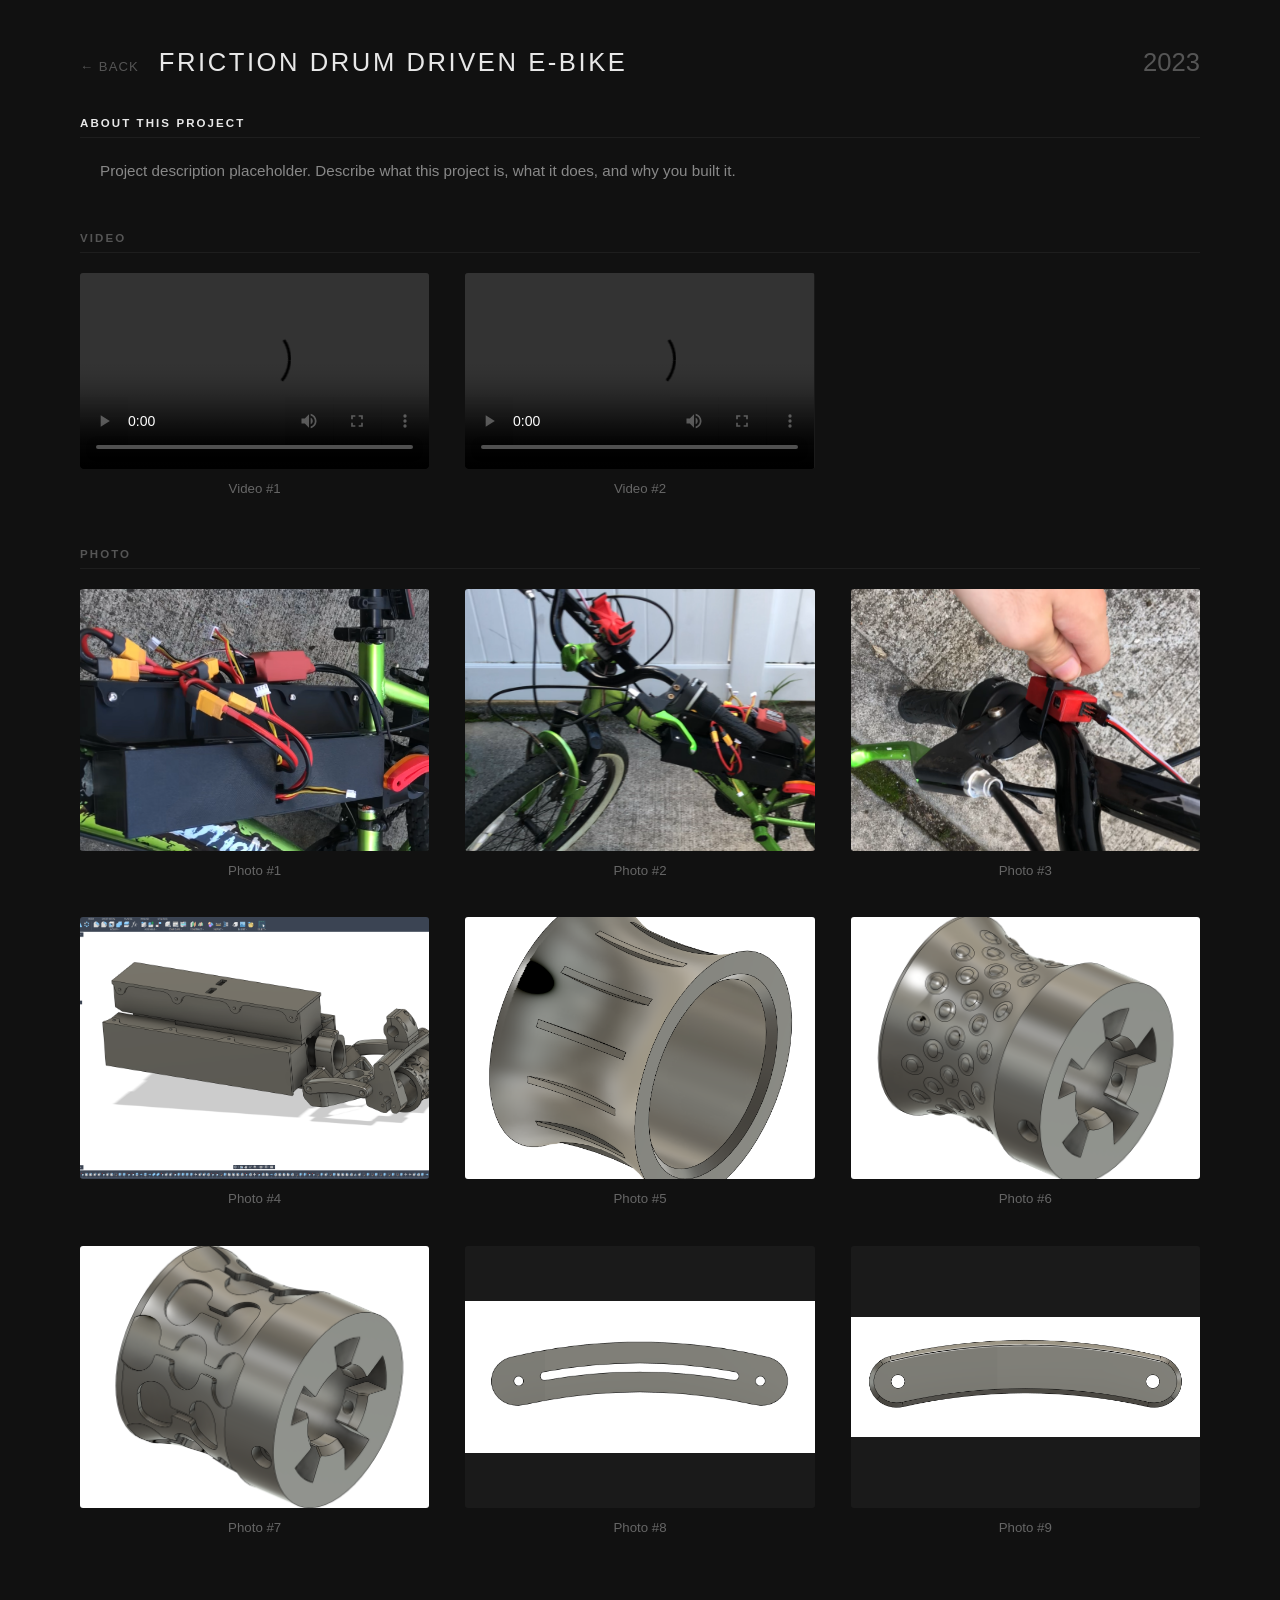
==== bike.html @ 654c98ec "Initial commit f" ====
<!DOCTYPE html>
<html lang="en">
<head>
  <meta charset="UTF-8">
  <meta name="viewport" content="width=device-width, initial-scale=1.0">
  <title>Bike — Portfolio</title>
  <link rel="stylesheet" href="style.css">
  <!-- Google tag (gtag.js) -->
  <script async src="https://www.googletagmanager.com/gtag/js?id=G-VRHEE0LE36"></script>
  <script>
    window.dataLayer = window.dataLayer || [];
    function gtag(){dataLayer.push(arguments);}
    gtag('js', new Date());
    gtag('config', 'G-VRHEE0LE36');
  </script>
</head>
<body>

  <div class="project-header">
    <a class="back-link" href="index.html">← Back</a>
    <h1>Friction Drum Driven E-Bike</h1>
    <span class="project-date">2023</span>
  </div>
  <main class="media-section">

    <div class="section-label section-label--prominent">About This Project</div>
    <p class="project-blurb">Project description placeholder. Describe what this project is, what it does, and why you built it.</p>

    <!-- Videos: alphabetical -->
    <div class="section-label">Video</div>
    <div class="media-grid">

      <div class="media-item">
        <video controls>
          <source src="bike/IMG_2240.MOV" type="video/mp4">
          Your browser does not support this video format.
        </video>
        <p class="caption">Video #1</p>
      </div>

      <div class="media-item">
        <video controls>
          <source src="bike/IMG_2239.MOV" type="video/mp4">
          Your browser does not support this video format.
        </video>
        <p class="caption">Video #2</p>
      </div>

    </div>

    <!-- Photos: alphabetical (case-insensitive) -->
    <div class="section-label">Photo</div>
    <div class="media-grid">

      <div class="media-item">
        <img src="bike/bike batt.png" alt="Bike — battery">
        <p class="caption">Photo #1</p>
      </div>

      <div class="media-item">
        <img src="bike/bike standing.png" alt="Bike — standing">
        <p class="caption">Photo #2</p>
      </div>

      <div class="media-item">
        <img src="bike/bike pwm test.png" alt="Bike — PWM test">
        <p class="caption">Photo #3</p>
      </div>

      <div class="media-item">
        <img src="bike/bike cad.png" alt="Bike — CAD">
        <p class="caption">Photo #4</p>
      </div>

      <div class="media-item">
        <img src="bike/drum 1.png" alt="Bike — drum 1">
        <p class="caption">Photo #5</p>
      </div>

      <div class="media-item">
        <img src="bike/drum 2.png" alt="Bike — drum 2">
        <p class="caption">Photo #6</p>
      </div>

      <div class="media-item">
        <img src="bike/drum 3 final.png" alt="Bike — drum 3 final">
        <p class="caption">Photo #7</p>
      </div>

      <div class="media-item">
        <img src="bike/spring 1.png" alt="Bike — spring 1" class="img-fit">
        <p class="caption">Photo #8</p>
      </div>

      <div class="media-item">
        <img src="bike/spring 2.png" alt="Bike — spring 2" class="img-fit">
        <p class="caption">Photo #9</p>
      </div>

    </div>
  </main>

  <script src="portfolio.js"></script>
</body>
</html>
---- style.css ----
* {
  margin: 0;
  padding: 0;
  box-sizing: border-box;
}

body {
  font-family: -apple-system, BlinkMacSystemFont, 'Segoe UI', sans-serif;
  background: #111;
  color: #e8e8e8;
  min-height: 100vh;
}

/* ── Landing page ─────────────────────────────── */

.site-header {
  padding: 64px 40px 48px;
  text-align: center;
}

.site-header h1 {
  font-size: 2.2rem;
  font-weight: 300;
  letter-spacing: 0.12em;
  text-transform: uppercase;
  margin-bottom: 10px;
}

.site-header p {
  color: #666;
  font-size: 0.95rem;
  letter-spacing: 0.04em;
}

.projects-grid {
  display: grid;
  grid-template-columns: repeat(auto-fit, minmax(260px, 1fr));
  gap: 28px;
  max-width: 980px;
  margin: 0 auto;
  padding: 0 40px 80px;
}

.project-card {
  text-decoration: none;
  color: inherit;
  display: block;
}

.project-card:hover .thumb-wrap img {
  transform: scale(1.04);
  opacity: 0.85;
}

.thumb-wrap {
  width: 100%;
  aspect-ratio: 4 / 3;
  overflow: hidden;
  background: #1e1e1e;
  border-radius: 3px;
}

.thumb-wrap img {
  width: 100%;
  height: 100%;
  object-fit: cover;
  transition: transform 0.35s ease, opacity 0.35s ease;
  display: block;
}

.project-label {
  margin-top: 12px;
  font-size: 0.85rem;
  font-weight: 500;
  letter-spacing: 0.12em;
  text-transform: uppercase;
  color: #ccc;
}

/* ── Project pages ────────────────────────────── */

.project-header {
  max-width: 1200px;
  margin: 0 auto;
  padding: 48px 40px 0;
  display: flex;
  align-items: baseline;
  gap: 20px;
}

.back-link {
  font-size: 0.82rem;
  letter-spacing: 0.08em;
  text-transform: uppercase;
  color: #555;
  text-decoration: none;
  flex-shrink: 0;
  transition: color 0.2s;
}

.back-link:hover {
  color: #e8e8e8;
}

.project-header h1 {
  font-size: 1.6rem;
  font-weight: 300;
  letter-spacing: 0.1em;
  text-transform: uppercase;
}

.project-date {
  margin-left: auto;
  font-size: 1.6rem;
  font-weight: 300;
  color: #555;
}

.project-blurb {
  margin: 0 20px 48px;
  font-size: 0.95rem;
  color: #888;
  line-height: 1.7;
}

.media-section {
  max-width: 1200px;
  margin: 0 auto;
  padding: 40px 40px 80px;
}

.section-label {
  font-size: 0.72rem;
  font-weight: 600;
  letter-spacing: 0.18em;
  text-transform: uppercase;
  color: #555;
  margin-bottom: 20px;
  padding-bottom: 8px;
  border-bottom: 1px solid #1e1e1e;
}

.section-label.section-label--prominent {
  color: #e8e8e8 !important;
  font-weight: 700 !important;
}

.media-grid {
  display: grid;
  grid-template-columns: repeat(auto-fill, minmax(320px, 1fr));
  gap: 36px;
  margin-bottom: 48px;
}

.media-item {
  display: flex;
  flex-direction: column;
}

.media-item video {
  width: 100%;
  aspect-ratio: 16 / 9;
  object-fit: cover;
  background: #1a1a1a;
  border-radius: 3px;
  display: block;
}

.media-item img {
  width: 100%;
  aspect-ratio: 4 / 3;
  object-fit: cover;
  background: #1a1a1a;
  border-radius: 3px;
  display: block;
  cursor: zoom-in;
  transition: transform 0.25s ease, opacity 0.25s ease;
}

.media-item img.img-fit {
  object-fit: contain;
}

.media-item img:hover {
  transform: scale(1.03);
  opacity: 0.85;
}

/* ── Lightbox ─────────────────────────────────── */

.lightbox {
  display: none;
  position: fixed;
  inset: 0;
  background: rgba(0, 0, 0, 0.92);
  z-index: 100;
  align-items: center;
  justify-content: center;
  cursor: zoom-out;
}

.lightbox.active {
  display: flex;
}

.lightbox-content {
  display: flex;
  flex-direction: column;
  align-items: center;
  max-width: 90vw;
  cursor: default;
}

.lightbox-content img {
  max-width: 90vw;
  max-height: 80vh;
  object-fit: contain;
  border-radius: 2px;
  cursor: default;
  transform: none;
  opacity: 1;
}

.lightbox-caption {
  margin-top: 14px;
  font-size: 0.85rem;
  color: #888;
  text-align: center;
  line-height: 1.55;
}

.lightbox-arrow {
  position: absolute;
  top: 50%;
  transform: translateY(-50%);
  background: none;
  border: none;
  color: #555;
  font-size: 2rem;
  padding: 20px;
  cursor: pointer;
  user-select: none;
  transition: color 0.2s;
  z-index: 1;
}

.lightbox-arrow:hover {
  color: #e8e8e8;
}

.lightbox-arrow--prev { left: 16px; }
.lightbox-arrow--next { right: 16px; }

.lightbox-close {
  position: absolute;
  top: 20px;
  right: 28px;
  font-size: 2rem;
  line-height: 1;
  color: #666;
  cursor: pointer;
  user-select: none;
  transition: color 0.2s;
}

.lightbox-close:hover {
  color: #e8e8e8;
}

.caption {
  margin-top: 10px;
  font-size: 0.83rem;
  color: #666;
  line-height: 1.55;
  text-align: center;
}
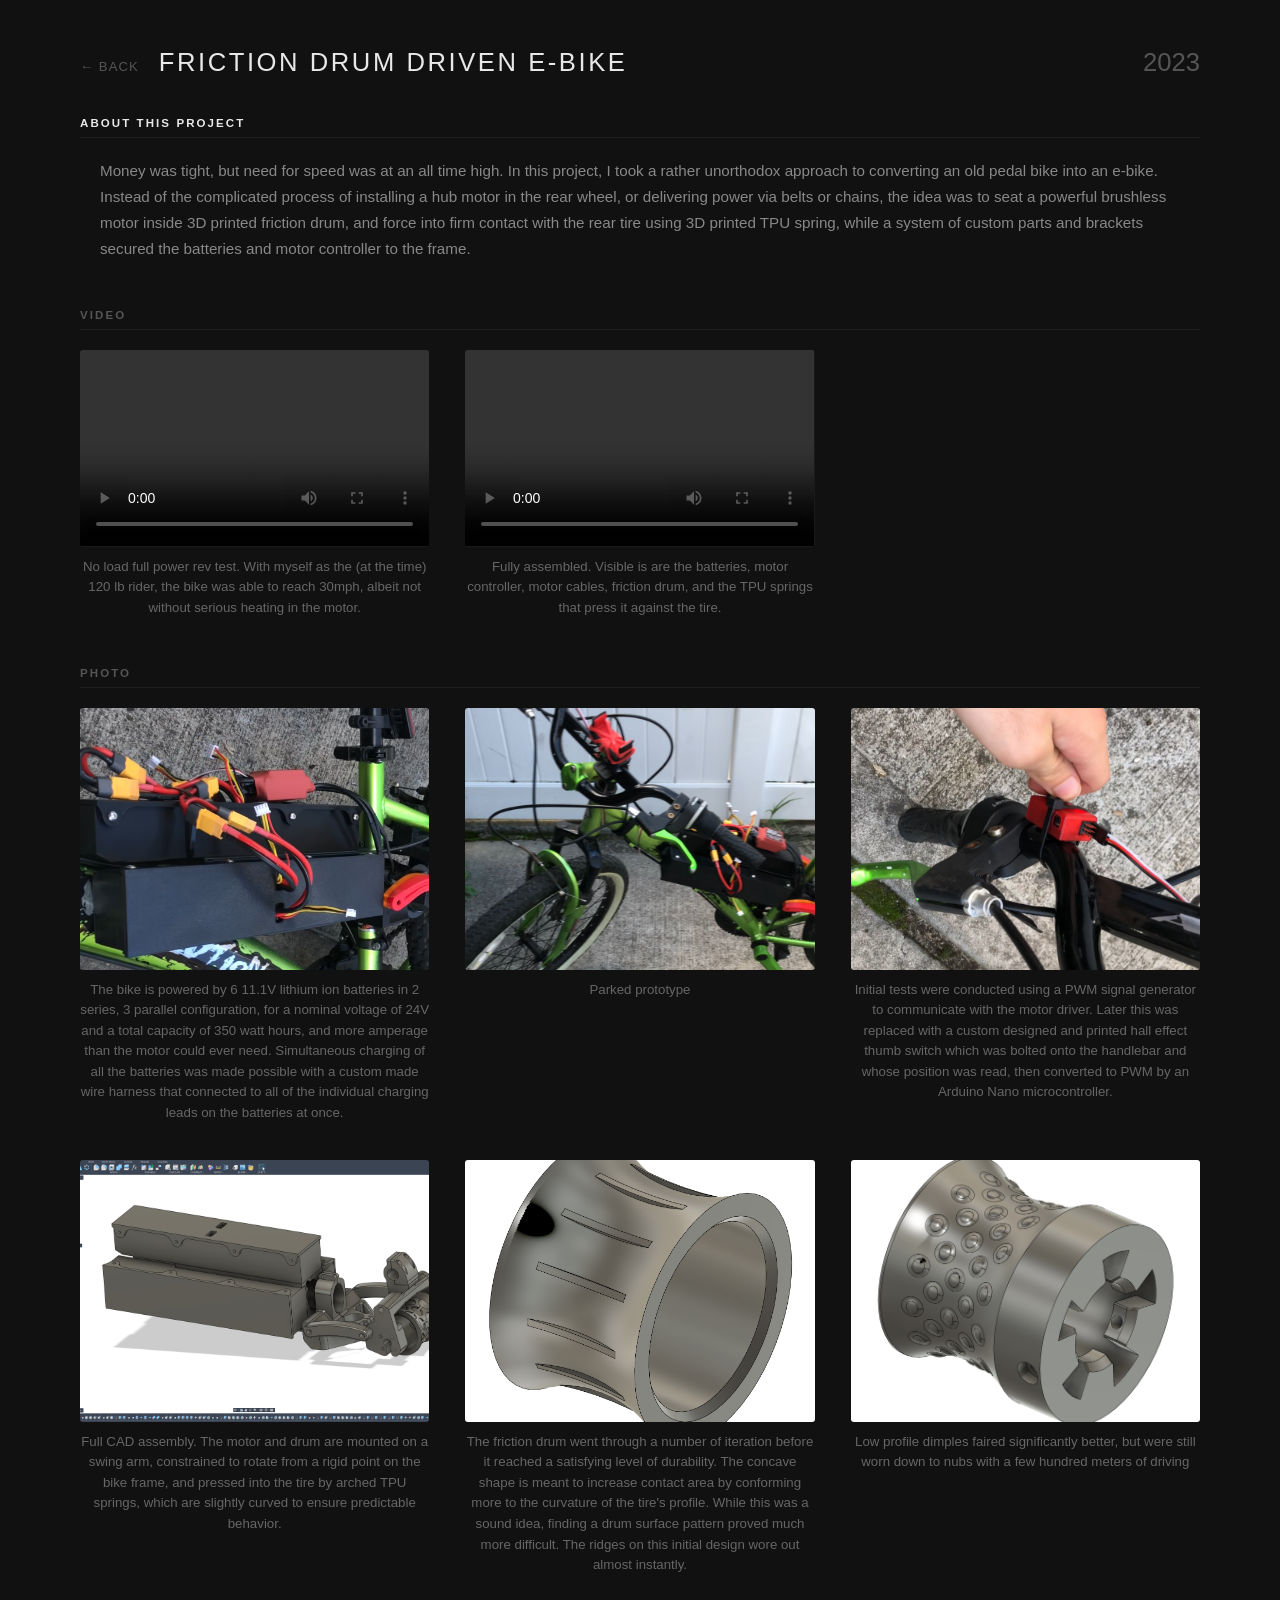
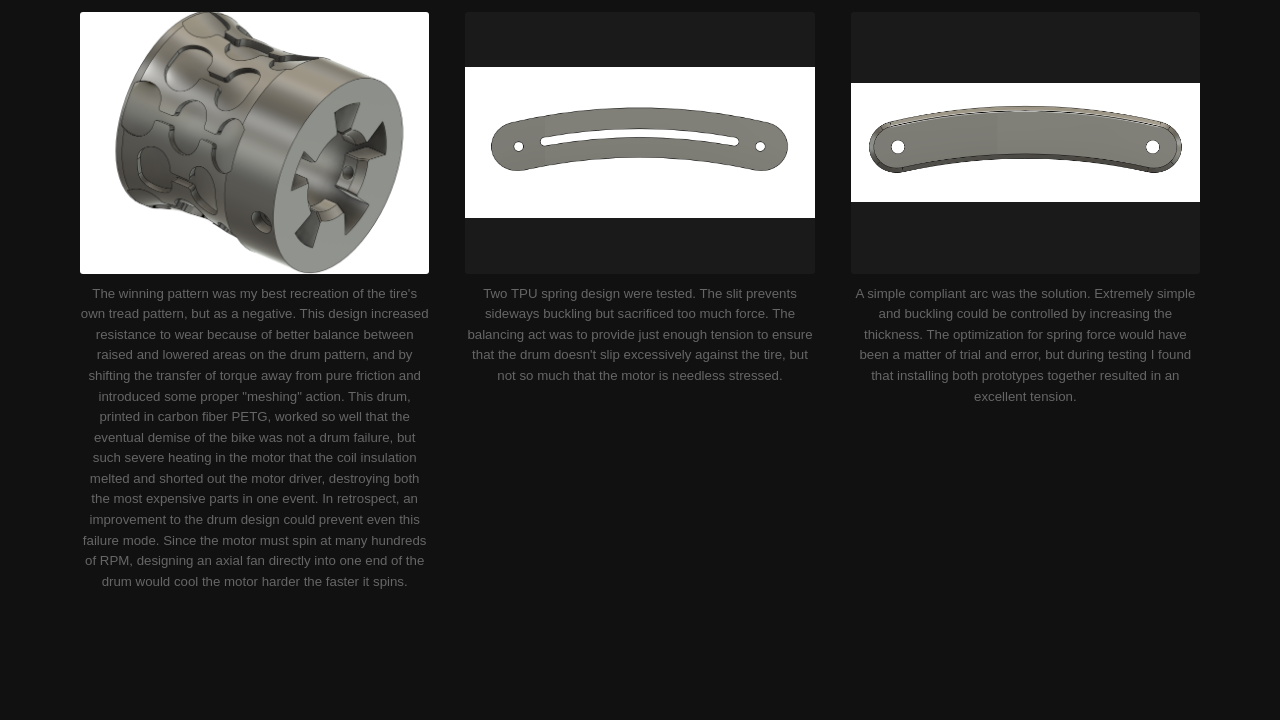
==== commit 6546f531: "more comments wrote up some more descriptions" ====
--- a/bike.html
+++ b/bike.html
@@ -24,7 +24,11 @@
   <main class="media-section">
 
     <div class="section-label section-label--prominent">About This Project</div>
-    <p class="project-blurb">Project description placeholder. Describe what this project is, what it does, and why you built it.</p>
+    <p class="project-blurb">Money was tight, but need for speed was at an all time high. In this project, I took a rather unorthodox approach to converting an old
+      pedal bike into an e-bike. Instead of the complicated process of installing a hub motor in the rear wheel, or delivering power via belts or chains, the idea was to
+      seat a powerful brushless motor inside 3D printed friction drum, and force into firm contact with the rear tire using 3D printed TPU spring, while a system of custom
+      parts and brackets secured the batteries and motor controller to the frame. 
+    </p>
 
     <!-- Videos: alphabetical -->
     <div class="section-label">Video</div>
@@ -35,7 +39,9 @@
           <source src="bike/IMG_2240.MOV" type="video/mp4">
           Your browser does not support this video format.
         </video>
-        <p class="caption">Video #1</p>
+        <p class="caption">No load full power rev test. With myself as the (at the time) 120 lb rider, the bike was able to reach 30mph, albeit not without serious heating
+          in the motor. 
+        </p>
       </div>
 
       <div class="media-item">
@@ -43,7 +49,7 @@
           <source src="bike/IMG_2239.MOV" type="video/mp4">
           Your browser does not support this video format.
         </video>
-        <p class="caption">Video #2</p>
+        <p class="caption">Fully assembled. Visible is are the batteries, motor controller, motor cables, friction drum, and the TPU springs that press it against the tire.</p>
       </div>
 
     </div>
@@ -54,47 +60,65 @@
 
       <div class="media-item">
         <img src="bike/bike batt.png" alt="Bike — battery">
-        <p class="caption">Photo #1</p>
+        <p class="caption">The bike is powered by 6 11.1V lithium ion batteries in 2 series, 3 parallel configuration, for a nominal voltage of 24V and a total capacity of
+          350 watt hours, and more amperage than the motor could ever need. Simultaneous charging of all the batteries was made possible with a custom made wire harness
+        that connected to all of the individual charging leads on the batteries at once.  </p>
       </div>
 
       <div class="media-item">
         <img src="bike/bike standing.png" alt="Bike — standing">
-        <p class="caption">Photo #2</p>
+        <p class="caption">Parked prototype 
+        </p>
       </div>
 
       <div class="media-item">
         <img src="bike/bike pwm test.png" alt="Bike — PWM test">
-        <p class="caption">Photo #3</p>
+        <p class="caption">Initial tests were conducted using a PWM signal generator to communicate with the motor driver. Later this was replaced with a custom designed and printed
+          hall effect thumb switch which was bolted onto the handlebar and whose position was read, then converted to PWM by an Arduino Nano microcontroller.</p>
       </div>
 
       <div class="media-item">
         <img src="bike/bike cad.png" alt="Bike — CAD">
-        <p class="caption">Photo #4</p>
+        <p class="caption">Full CAD assembly. The motor and drum are mounted on a swing arm, constrained to rotate from a rigid point on the bike frame, and pressed into 
+          the tire by arched TPU springs, which are slightly curved to ensure predictable behavior. 
+        </p>
       </div>
 
       <div class="media-item">
         <img src="bike/drum 1.png" alt="Bike — drum 1">
-        <p class="caption">Photo #5</p>
+        <p class="caption">The friction drum went through a number of iteration before it reached a satisfying level of durability. The concave shape is meant to increase contact
+          area by conforming more to the curvature of the tire's profile. While this was a sound idea, finding a drum surface pattern proved much more difficult. The ridges on this
+          initial design wore out almost instantly. 
+        </p>
       </div>
 
       <div class="media-item">
         <img src="bike/drum 2.png" alt="Bike — drum 2">
-        <p class="caption">Photo #6</p>
+        <p class="caption">Low profile dimples faired significantly better, but were still worn down to nubs with a few hundred meters of driving</p>
       </div>
 
       <div class="media-item">
         <img src="bike/drum 3 final.png" alt="Bike — drum 3 final">
-        <p class="caption">Photo #7</p>
+        <p class="caption">The winning pattern was my best recreation of the tire's own tread pattern, but as a negative. This design increased resistance to wear because of
+          better balance between raised and lowered areas on the drum pattern, and by shifting the transfer of torque away from pure friction and introduced some proper "meshing"
+          action. This drum, printed in carbon fiber PETG, worked so well that the eventual demise of the bike was not a drum failure, but such severe heating in the motor that the
+          coil insulation melted and shorted out the motor driver, destroying both the most expensive parts in one event. In retrospect, an improvement to the drum design could prevent
+          even this failure mode. Since the motor must spin at many hundreds of RPM, designing an axial fan directly into one end of the drum would cool the motor harder the faster it spins.
+        </p>
       </div>
 
       <div class="media-item">
         <img src="bike/spring 1.png" alt="Bike — spring 1" class="img-fit">
-        <p class="caption">Photo #8</p>
+        <p class="caption">Two TPU spring design were tested. The slit prevents sideways buckling but sacrificed too much force. The balancing act was to provide just enough tension
+          to ensure that the drum doesn't slip excessively against the tire, but not so much that the motor is needless stressed.
+        </p>
       </div>
 
       <div class="media-item">
         <img src="bike/spring 2.png" alt="Bike — spring 2" class="img-fit">
-        <p class="caption">Photo #9</p>
+        <p class="caption">A simple compliant arc was the solution. Extremely simple and buckling could be controlled by increasing the thickness. The optimization for spring force
+          would have been a matter of trial and error, but during testing I found that installing both prototypes together resulted in an excellent tension. 
+        </p>
       </div>
 
     </div>
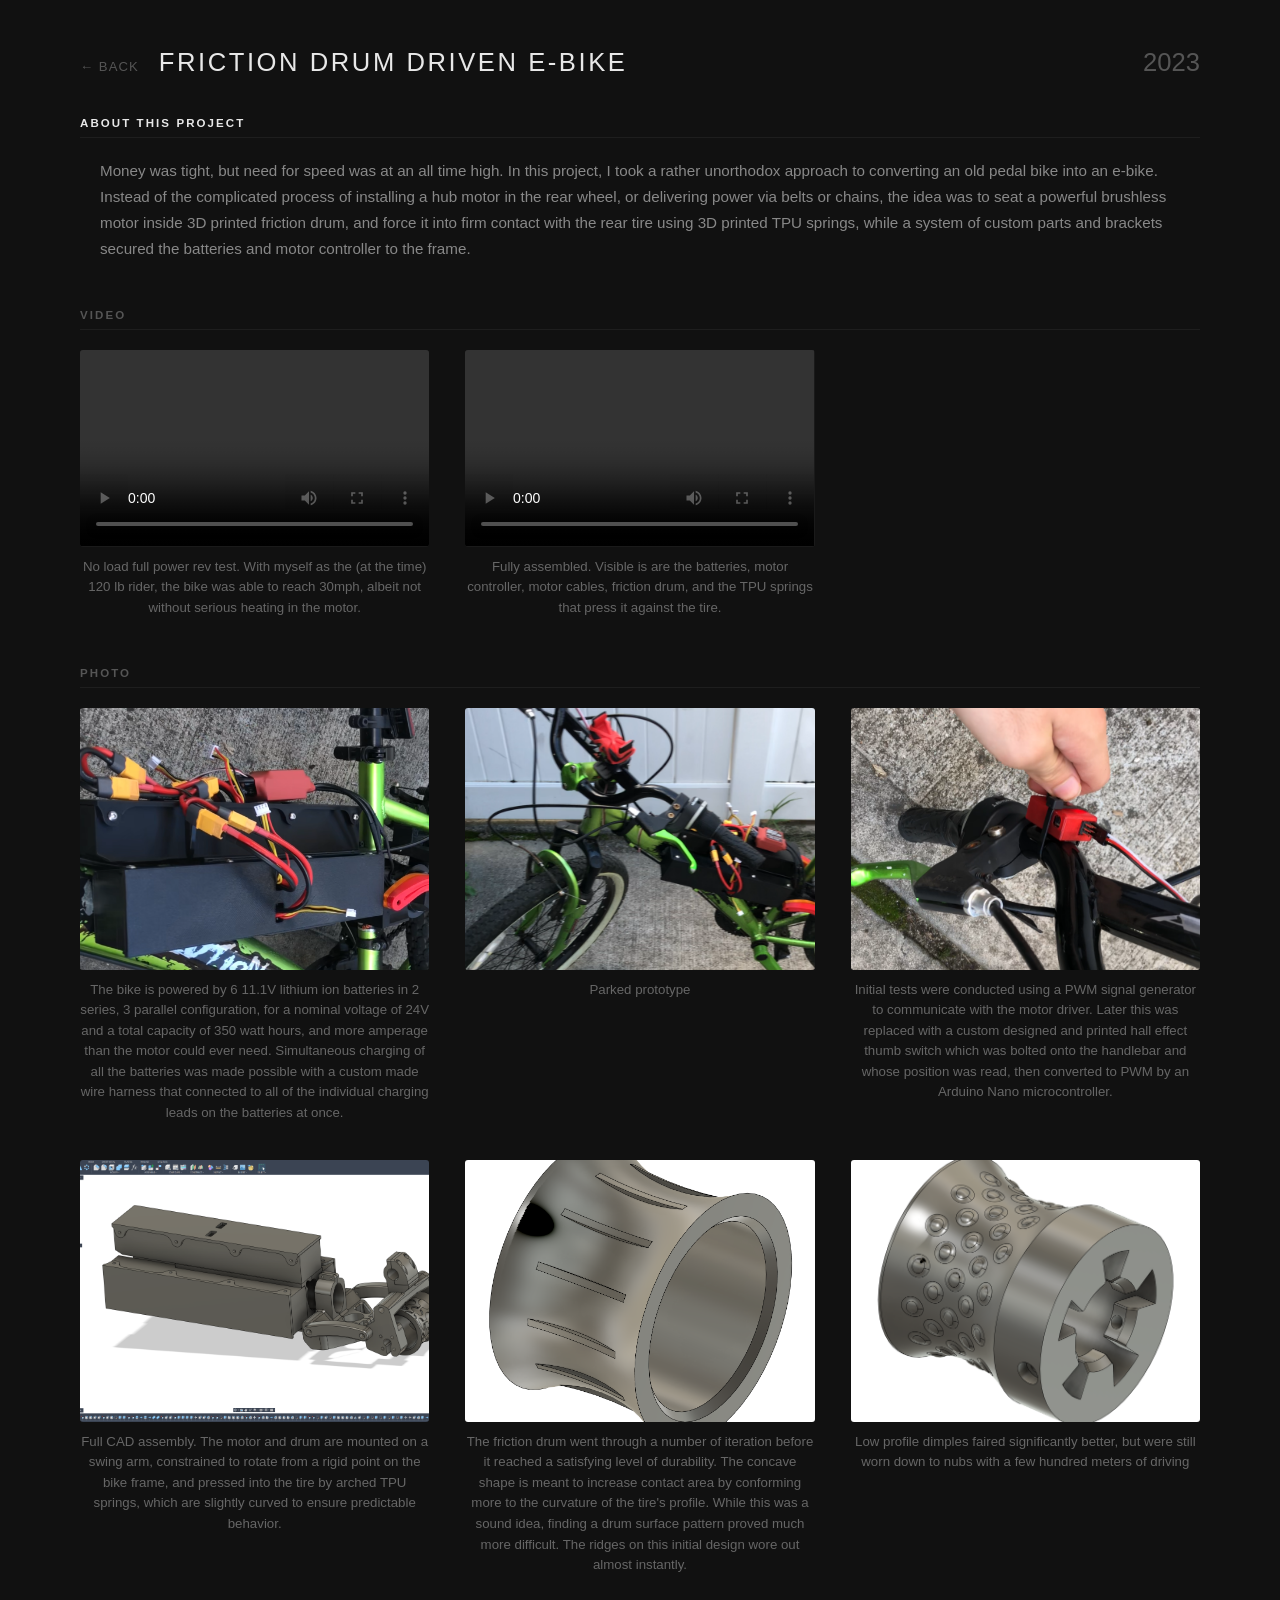
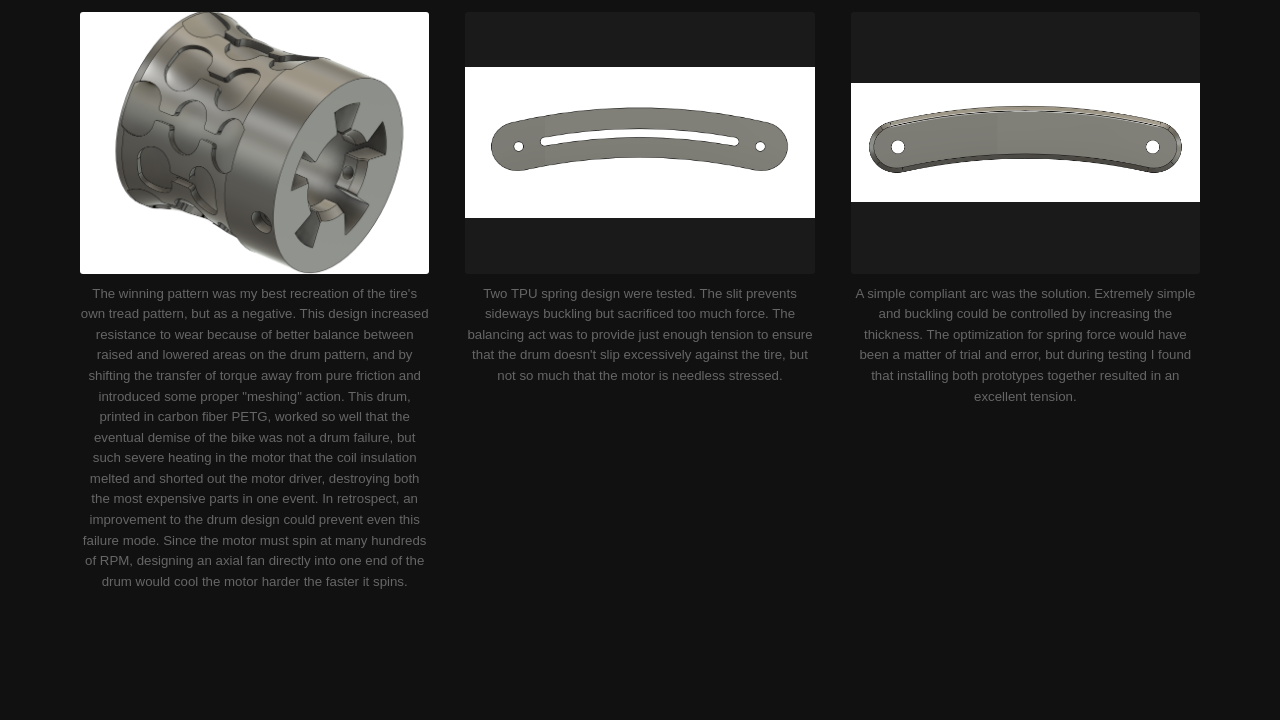
==== commit 787e8b59: "final edits to car" ====
--- a/bike.html
+++ b/bike.html
@@ -26,7 +26,7 @@
     <div class="section-label section-label--prominent">About This Project</div>
     <p class="project-blurb">Money was tight, but need for speed was at an all time high. In this project, I took a rather unorthodox approach to converting an old
       pedal bike into an e-bike. Instead of the complicated process of installing a hub motor in the rear wheel, or delivering power via belts or chains, the idea was to
-      seat a powerful brushless motor inside 3D printed friction drum, and force into firm contact with the rear tire using 3D printed TPU spring, while a system of custom
+      seat a powerful brushless motor inside 3D printed friction drum, and force it into firm contact with the rear tire using 3D printed TPU springs, while a system of custom
       parts and brackets secured the batteries and motor controller to the frame. 
     </p>
 
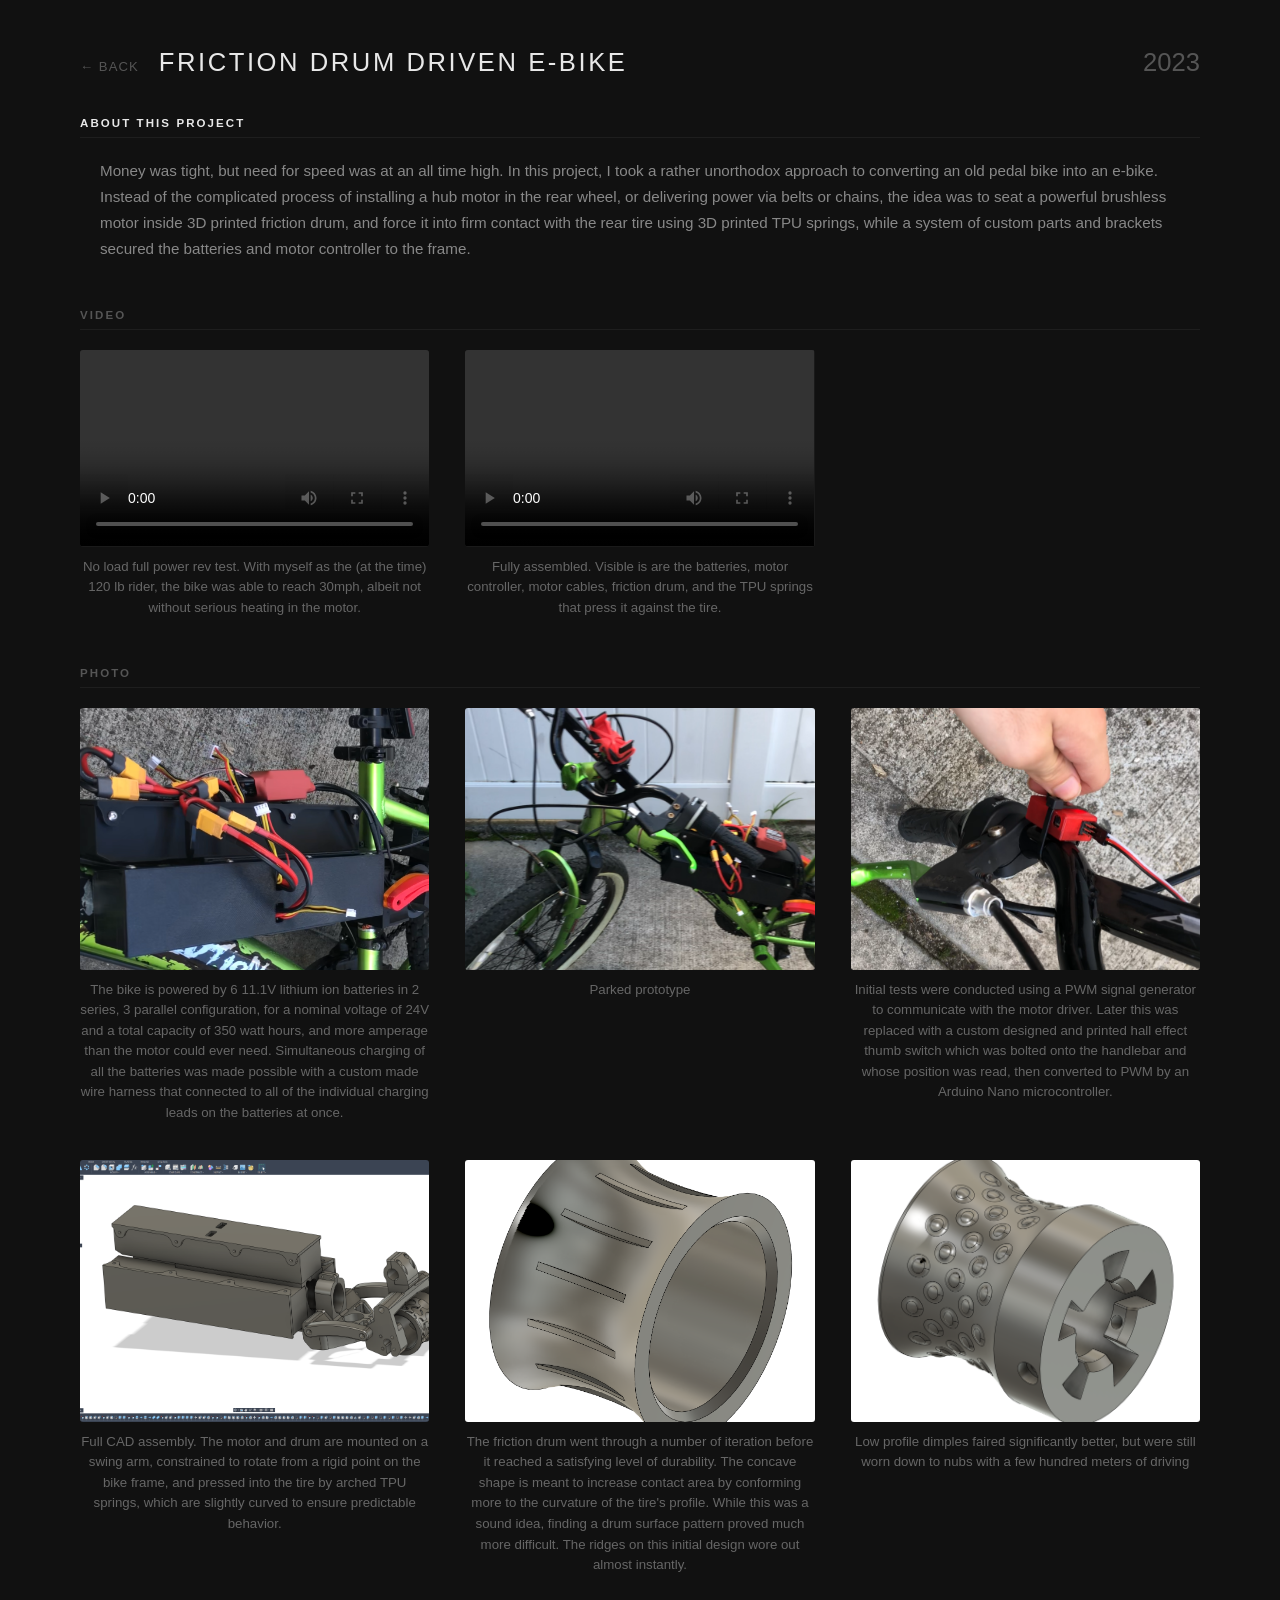
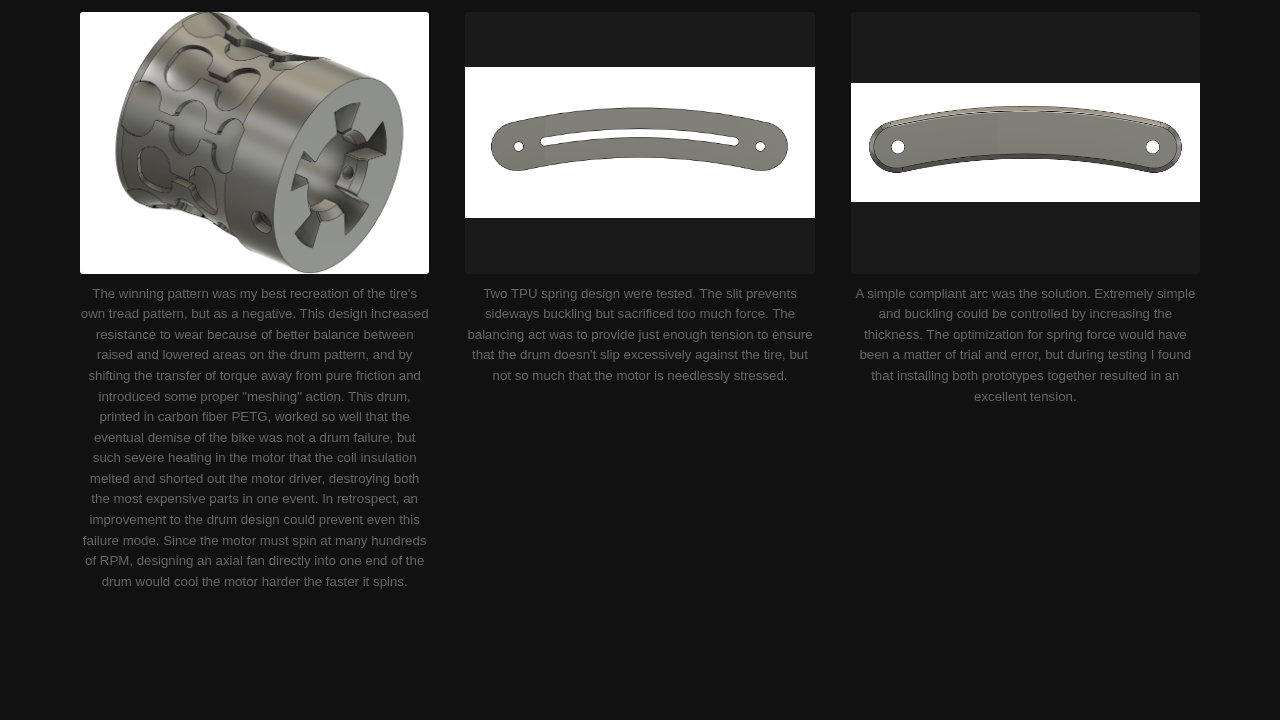
==== commit 200f5d8a: "Update bike.html" ====
--- a/bike.html
+++ b/bike.html
@@ -110,7 +110,7 @@
       <div class="media-item">
         <img src="bike/spring 1.png" alt="Bike — spring 1" class="img-fit">
         <p class="caption">Two TPU spring design were tested. The slit prevents sideways buckling but sacrificed too much force. The balancing act was to provide just enough tension
-          to ensure that the drum doesn't slip excessively against the tire, but not so much that the motor is needless stressed.
+          to ensure that the drum doesn't slip excessively against the tire, but not so much that the motor is needlessly stressed.
         </p>
       </div>
 
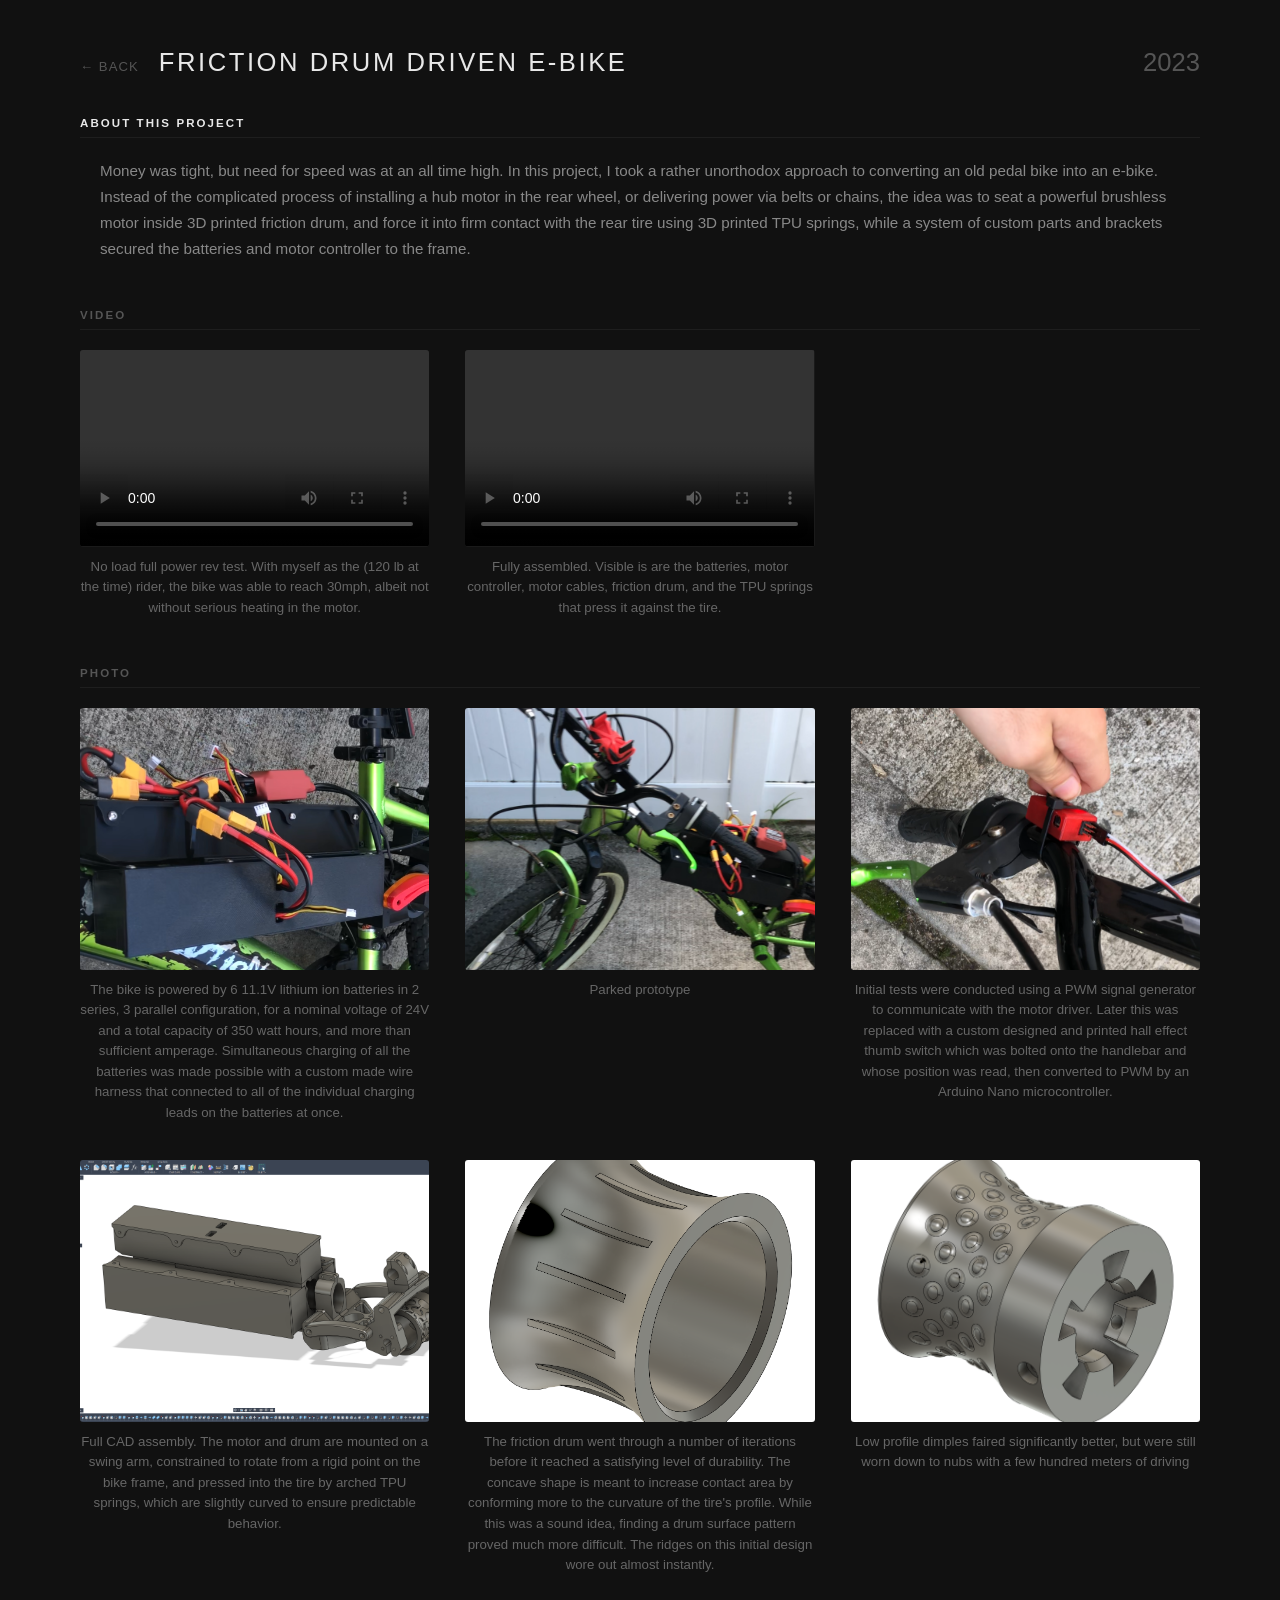
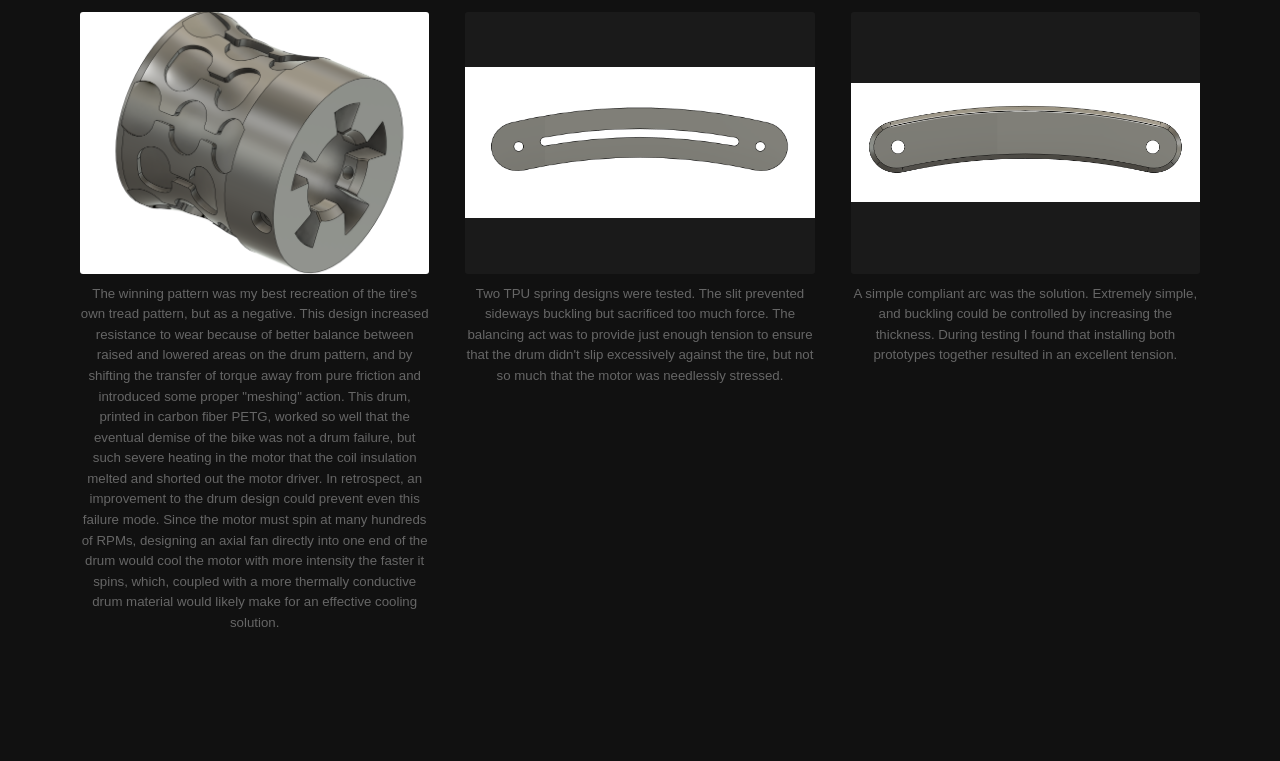
==== commit ccb6c657: "Update bike.html" ====
--- a/bike.html
+++ b/bike.html
@@ -39,7 +39,7 @@
           <source src="bike/IMG_2240.MOV" type="video/mp4">
           Your browser does not support this video format.
         </video>
-        <p class="caption">No load full power rev test. With myself as the (at the time) 120 lb rider, the bike was able to reach 30mph, albeit not without serious heating
+        <p class="caption">No load full power rev test. With myself as the (120 lb at the time) rider, the bike was able to reach 30mph, albeit not without serious heating
           in the motor. 
         </p>
       </div>
@@ -61,7 +61,7 @@
       <div class="media-item">
         <img src="bike/bike batt.png" alt="Bike — battery">
         <p class="caption">The bike is powered by 6 11.1V lithium ion batteries in 2 series, 3 parallel configuration, for a nominal voltage of 24V and a total capacity of
-          350 watt hours, and more amperage than the motor could ever need. Simultaneous charging of all the batteries was made possible with a custom made wire harness
+          350 watt hours, and more than sufficient amperage. Simultaneous charging of all the batteries was made possible with a custom made wire harness
         that connected to all of the individual charging leads on the batteries at once.  </p>
       </div>
 
@@ -86,7 +86,7 @@
 
       <div class="media-item">
         <img src="bike/drum 1.png" alt="Bike — drum 1">
-        <p class="caption">The friction drum went through a number of iteration before it reached a satisfying level of durability. The concave shape is meant to increase contact
+        <p class="caption">The friction drum went through a number of iterations before it reached a satisfying level of durability. The concave shape is meant to increase contact
           area by conforming more to the curvature of the tire's profile. While this was a sound idea, finding a drum surface pattern proved much more difficult. The ridges on this
           initial design wore out almost instantly. 
         </p>
@@ -102,22 +102,21 @@
         <p class="caption">The winning pattern was my best recreation of the tire's own tread pattern, but as a negative. This design increased resistance to wear because of
           better balance between raised and lowered areas on the drum pattern, and by shifting the transfer of torque away from pure friction and introduced some proper "meshing"
           action. This drum, printed in carbon fiber PETG, worked so well that the eventual demise of the bike was not a drum failure, but such severe heating in the motor that the
-          coil insulation melted and shorted out the motor driver, destroying both the most expensive parts in one event. In retrospect, an improvement to the drum design could prevent
-          even this failure mode. Since the motor must spin at many hundreds of RPM, designing an axial fan directly into one end of the drum would cool the motor harder the faster it spins.
+          coil insulation melted and shorted out the motor driver. In retrospect, an improvement to the drum design could prevent
+          even this failure mode. Since the motor must spin at many hundreds of RPMs, designing an axial fan directly into one end of the drum would cool the motor with more intensity the faster it spins, which, coupled with a more thermally conductive drum material would likely make for an effective cooling solution.
         </p>
       </div>
 
       <div class="media-item">
         <img src="bike/spring 1.png" alt="Bike — spring 1" class="img-fit">
-        <p class="caption">Two TPU spring design were tested. The slit prevents sideways buckling but sacrificed too much force. The balancing act was to provide just enough tension
-          to ensure that the drum doesn't slip excessively against the tire, but not so much that the motor is needlessly stressed.
+        <p class="caption">Two TPU spring designs were tested. The slit prevented sideways buckling but sacrificed too much force. The balancing act was to provide just enough tension
+          to ensure that the drum didn't slip excessively against the tire, but not so much that the motor was needlessly stressed.
         </p>
       </div>
 
       <div class="media-item">
         <img src="bike/spring 2.png" alt="Bike — spring 2" class="img-fit">
-        <p class="caption">A simple compliant arc was the solution. Extremely simple and buckling could be controlled by increasing the thickness. The optimization for spring force
-          would have been a matter of trial and error, but during testing I found that installing both prototypes together resulted in an excellent tension. 
+        <p class="caption">A simple compliant arc was the solution. Extremely simple, and buckling could be controlled by increasing the thickness. During testing I found that installing both prototypes together resulted in an excellent tension. 
         </p>
       </div>
 
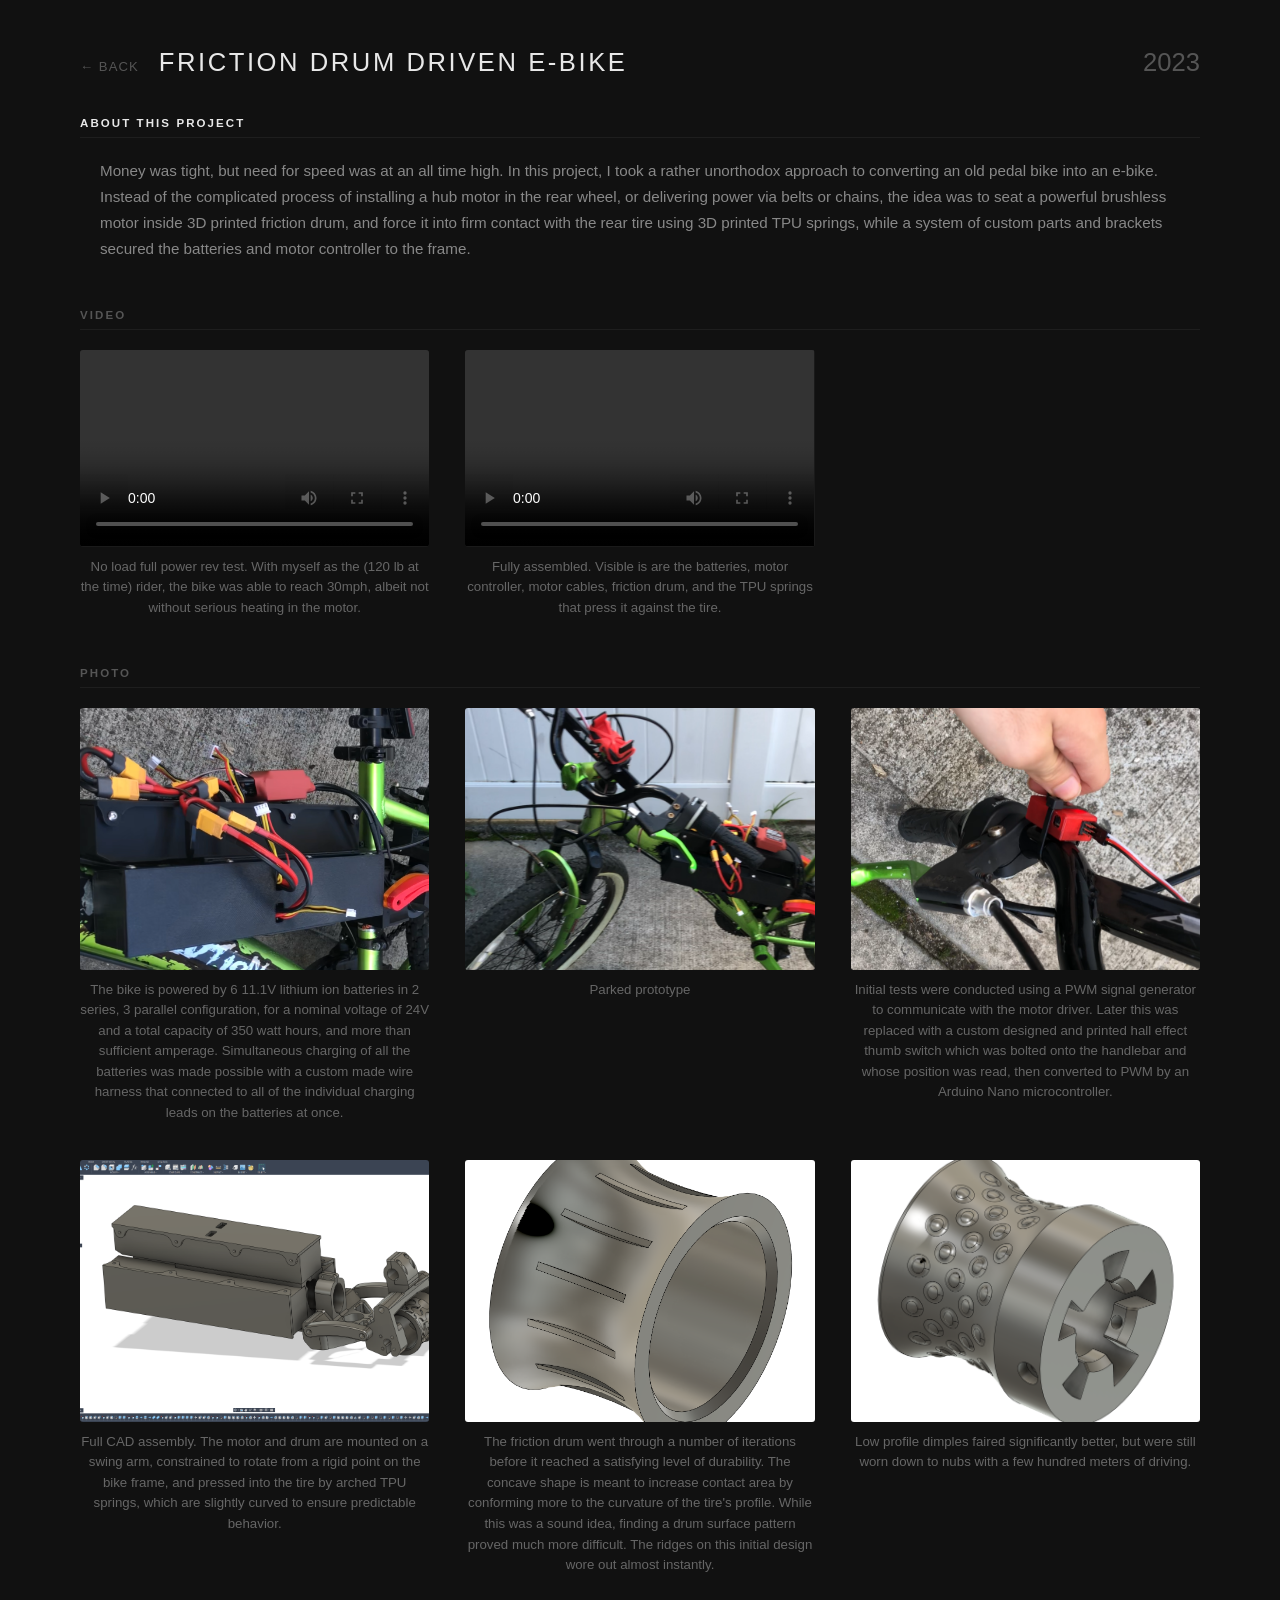
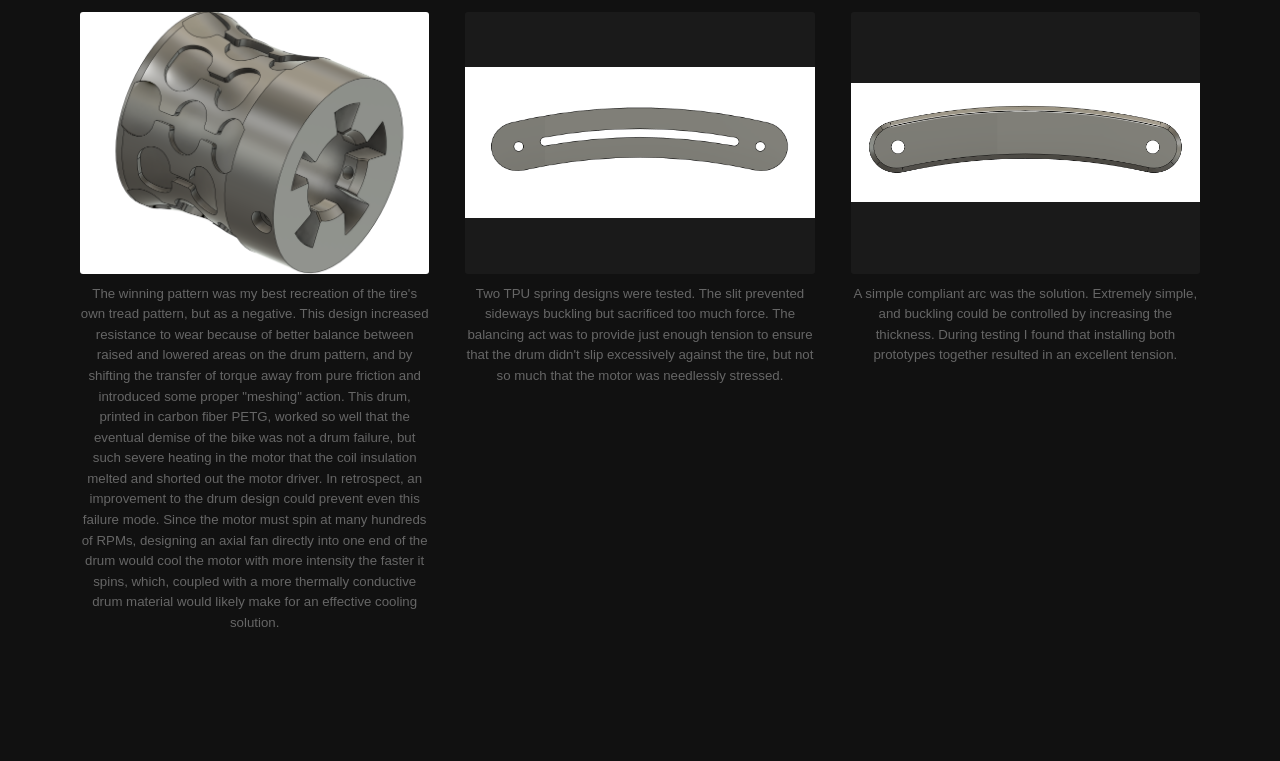
==== commit 13778315: "bike_update" ====
--- a/bike.html
+++ b/bike.html
@@ -94,7 +94,7 @@
 
       <div class="media-item">
         <img src="bike/drum 2.png" alt="Bike — drum 2">
-        <p class="caption">Low profile dimples faired significantly better, but were still worn down to nubs with a few hundred meters of driving</p>
+        <p class="caption">Low profile dimples faired significantly better, but were still worn down to nubs with a few hundred meters of driving.</p>
       </div>
 
       <div class="media-item">
